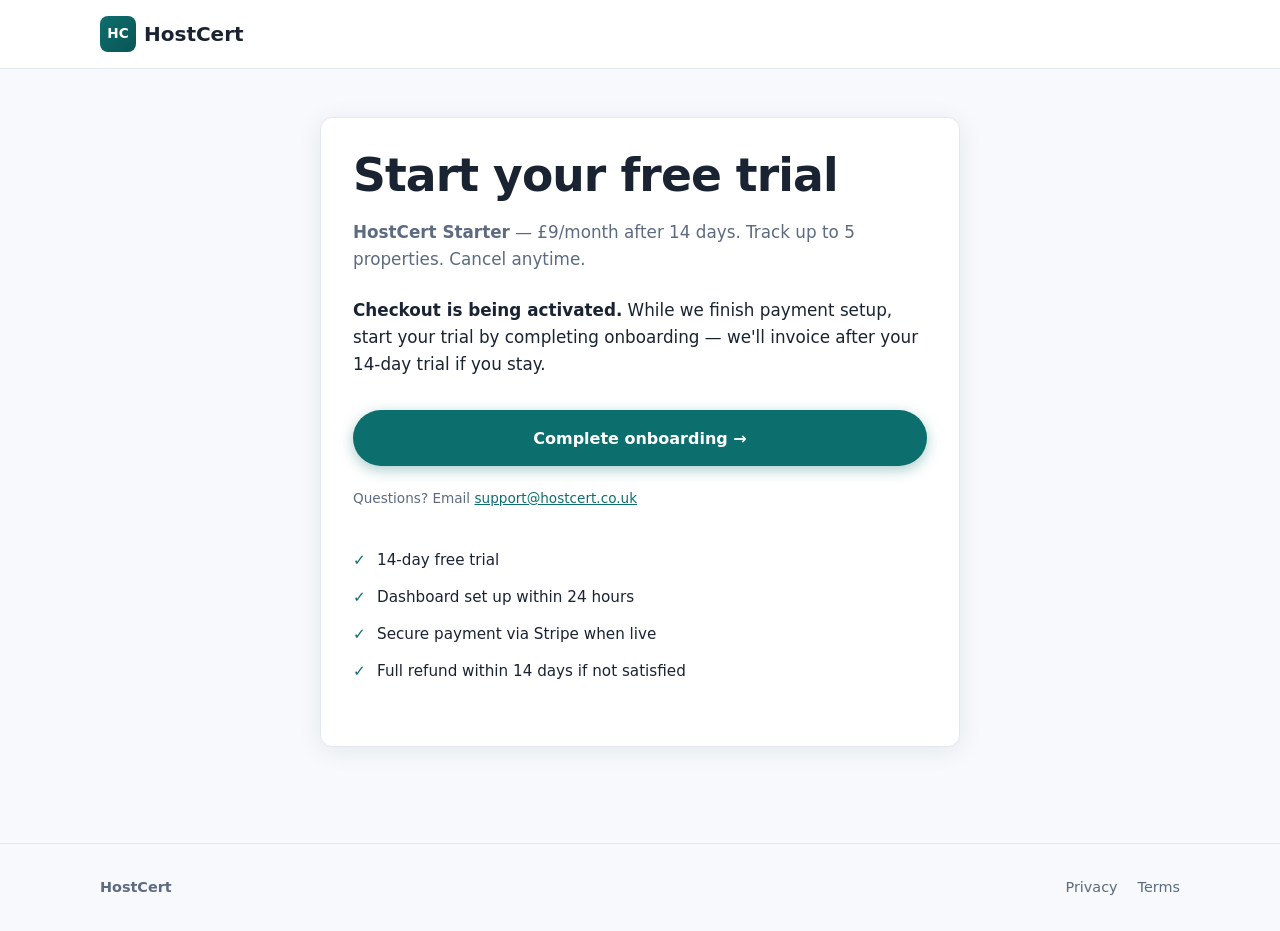
==== checkout.html @ a40b14b3 "Launch HostCert v1 — landing site, onboarding, and ops docs. Static site for UK holiday let certific" ====
<!DOCTYPE html>
<html lang="en-GB">
<head>
  <meta charset="UTF-8">
  <meta name="viewport" content="width=device-width, initial-scale=1.0">
  <title>Checkout — HostCert</title>
  <meta name="description" content="Start your HostCert free trial — certificate tracker for UK holiday let hosts.">
  <link rel="stylesheet" href="css/style.css">
</head>
<body>
  <header class="site-header">
    <div class="container inner">
      <a class="logo" href="index.html">
        <span class="logo-mark">HC</span>
        HostCert
      </a>
    </div>
  </header>

  <main class="form-page">
    <div class="container">
      <div class="form-card">
        <h1>Start your free trial</h1>
        <p style="color: var(--muted); margin-bottom: 1.5rem;">
          <strong>HostCert Starter</strong> — <data-price>£9</data-price>/month after 14 days. Track up to 5 properties. Cancel anytime.
        </p>

        <div id="stripe-ready" hidden>
          <p>You'll be taken to secure checkout powered by Stripe.</p>
          <a class="btn btn-primary btn-lg" data-stripe-link href="#" style="width: 100%; margin-top: 1rem;">Continue to secure checkout</a>
        </div>

        <div id="stripe-pending">
          <p><strong>Checkout is being activated.</strong> While we finish payment setup, start your trial by completing onboarding — we'll invoice after your 14-day trial if you stay.</p>
          <a class="btn btn-primary btn-lg" href="onboarding.html" style="width: 100%; margin: 1rem 0;">Complete onboarding →</a>
          <p class="form-hint">Questions? Email <a data-support-email href="mailto:support@hostcert.co.uk">support@hostcert.co.uk</a></p>
        </div>

        <ul class="pricing-features" style="margin-top: 2rem;">
          <li>14-day free trial</li>
          <li>Dashboard set up within 24 hours</li>
          <li>Secure payment via Stripe when live</li>
          <li>Full refund within 14 days if not satisfied</li>
        </ul>
      </div>
    </div>
  </main>

  <footer class="site-footer">
    <div class="container footer-grid">
      <div><strong>HostCert</strong></div>
      <div class="footer-links">
        <a href="privacy.html">Privacy</a>
        <a href="terms.html">Terms</a>
      </div>
    </div>
  </footer>

  <script src="js/config.js"></script>
  <script src="js/main.js"></script>
  <script>
    (function () {
      var link = (window.HOSTCERT_CONFIG || {}).stripePaymentLink;
      if (link && link !== "STRIPE_PAYMENT_LINK_PLACEHOLDER") {
        document.getElementById("stripe-ready").hidden = false;
        document.getElementById("stripe-pending").hidden = true;
      }
    })();
  </script>
</body>
</html>
---- css/style.css ----
/* HostCert — UK holiday let certificate tracker */

:root {
  --bg: #f7f9fc;
  --surface: #ffffff;
  --text: #1a2332;
  --muted: #5c6b7f;
  --border: #e2e8f0;
  --brand: #0d6e6e;
  --brand-dark: #0a5555;
  --accent: #e8a838;
  --accent-soft: #fef6e7;
  --danger: #b42318;
  --radius: 12px;
  --shadow: 0 4px 24px rgba(26, 35, 50, 0.08);
  --font: "Segoe UI", system-ui, -apple-system, BlinkMacSystemFont, sans-serif;
}

*,
*::before,
*::after {
  box-sizing: border-box;
}

html {
  scroll-behavior: smooth;
}

body {
  margin: 0;
  font-family: var(--font);
  font-size: 1.05rem;
  line-height: 1.6;
  color: var(--text);
  background: var(--bg);
}

img {
  max-width: 100%;
  height: auto;
}

a {
  color: var(--brand);
}

.container {
  width: min(1080px, 92vw);
  margin: 0 auto;
}

.site-header {
  background: var(--surface);
  border-bottom: 1px solid var(--border);
  position: sticky;
  top: 0;
  z-index: 10;
}

.site-header .inner {
  display: flex;
  align-items: center;
  justify-content: space-between;
  padding: 1rem 0;
  gap: 1rem;
}

.logo {
  font-weight: 700;
  font-size: 1.25rem;
  color: var(--text);
  text-decoration: none;
  display: flex;
  align-items: center;
  gap: 0.5rem;
}

.logo-mark {
  width: 36px;
  height: 36px;
  border-radius: 8px;
  background: linear-gradient(135deg, var(--brand), var(--brand-dark));
  color: white;
  display: grid;
  place-items: center;
  font-size: 0.85rem;
  font-weight: 800;
}

.nav {
  display: flex;
  align-items: center;
  gap: 1.25rem;
  flex-wrap: wrap;
}

.nav a {
  color: var(--muted);
  text-decoration: none;
  font-size: 0.95rem;
}

.nav a:hover {
  color: var(--brand);
}

.btn {
  display: inline-flex;
  align-items: center;
  justify-content: center;
  gap: 0.4rem;
  padding: 0.75rem 1.25rem;
  border-radius: 999px;
  font-weight: 600;
  font-size: 0.95rem;
  text-decoration: none;
  border: none;
  cursor: pointer;
  transition: transform 0.15s ease, box-shadow 0.15s ease;
}

.btn:hover {
  transform: translateY(-1px);
}

.btn-primary {
  background: var(--brand);
  color: white;
  box-shadow: 0 4px 14px rgba(13, 110, 110, 0.35);
}

.btn-primary:hover {
  background: var(--brand-dark);
  color: white;
}

.btn-secondary {
  background: var(--surface);
  color: var(--brand);
  border: 1px solid var(--border);
}

.btn-lg {
  padding: 0.95rem 1.6rem;
  font-size: 1rem;
}

.hero {
  padding: 4rem 0 3rem;
}

.hero-grid {
  display: grid;
  grid-template-columns: 1.1fr 0.9fr;
  gap: 2.5rem;
  align-items: center;
}

.eyebrow {
  display: inline-block;
  background: var(--accent-soft);
  color: #8a5a00;
  font-size: 0.85rem;
  font-weight: 600;
  padding: 0.35rem 0.75rem;
  border-radius: 999px;
  margin-bottom: 1rem;
}

h1 {
  font-size: clamp(2rem, 4vw, 2.85rem);
  line-height: 1.15;
  margin: 0 0 1rem;
  letter-spacing: -0.02em;
}

.lead {
  font-size: 1.15rem;
  color: var(--muted);
  margin: 0 0 1.5rem;
  max-width: 52ch;
}

.hero-actions {
  display: flex;
  flex-wrap: wrap;
  gap: 0.75rem;
  margin-bottom: 1rem;
}

.hero-note {
  font-size: 0.9rem;
  color: var(--muted);
}

.hero-card {
  background: var(--surface);
  border: 1px solid var(--border);
  border-radius: var(--radius);
  padding: 1.5rem;
  box-shadow: var(--shadow);
}

.hero-card h2 {
  margin: 0 0 1rem;
  font-size: 1.1rem;
}

.cert-list {
  list-style: none;
  padding: 0;
  margin: 0;
  display: grid;
  gap: 0.65rem;
}

.cert-item {
  display: flex;
  align-items: center;
  justify-content: space-between;
  padding: 0.65rem 0.85rem;
  background: var(--bg);
  border-radius: 8px;
  font-size: 0.92rem;
}

.status {
  font-size: 0.75rem;
  font-weight: 700;
  padding: 0.2rem 0.5rem;
  border-radius: 999px;
  text-transform: uppercase;
  letter-spacing: 0.03em;
}

.status-ok {
  background: #dcfCE7;
  color: #166534;
}

.status-warn {
  background: #fef3c7;
  color: #92400e;
}

.status-danger {
  background: #fee2e2;
  color: #991b1b;
}

section {
  padding: 3.5rem 0;
}

.section-title {
  text-align: center;
  max-width: 640px;
  margin: 0 auto 2.5rem;
}

.section-title h2 {
  margin: 0 0 0.75rem;
  font-size: clamp(1.6rem, 3vw, 2rem);
}

.section-title p {
  margin: 0;
  color: var(--muted);
}

.cards {
  display: grid;
  grid-template-columns: repeat(auto-fit, minmax(240px, 1fr));
  gap: 1.25rem;
}

.card {
  background: var(--surface);
  border: 1px solid var(--border);
  border-radius: var(--radius);
  padding: 1.5rem;
}

.card h3 {
  margin: 0 0 0.5rem;
  font-size: 1.05rem;
}

.card p {
  margin: 0;
  color: var(--muted);
  font-size: 0.95rem;
}

.steps {
  display: grid;
  grid-template-columns: repeat(auto-fit, minmax(220px, 1fr));
  gap: 1.5rem;
  counter-reset: step;
}

.step {
  position: relative;
  padding-top: 2.5rem;
}

.step::before {
  counter-increment: step;
  content: counter(step);
  position: absolute;
  top: 0;
  left: 0;
  width: 2rem;
  height: 2rem;
  border-radius: 50%;
  background: var(--brand);
  color: white;
  display: grid;
  place-items: center;
  font-weight: 700;
  font-size: 0.9rem;
}

.step h3 {
  margin: 0 0 0.4rem;
  font-size: 1rem;
}

.step p {
  margin: 0;
  color: var(--muted);
  font-size: 0.95rem;
}

.pricing-box {
  max-width: 420px;
  margin: 0 auto;
  background: var(--surface);
  border: 2px solid var(--brand);
  border-radius: var(--radius);
  padding: 2rem;
  text-align: center;
  box-shadow: var(--shadow);
}

.price {
  font-size: 3rem;
  font-weight: 800;
  line-height: 1;
  margin: 0.5rem 0;
}

.price span {
  font-size: 1rem;
  font-weight: 500;
  color: var(--muted);
}

.pricing-features {
  list-style: none;
  padding: 0;
  margin: 1.5rem 0;
  text-align: left;
}

.pricing-features li {
  padding: 0.4rem 0;
  padding-left: 1.5rem;
  position: relative;
  font-size: 0.95rem;
}

.pricing-features li::before {
  content: "✓";
  position: absolute;
  left: 0;
  color: var(--brand);
  font-weight: 700;
}

.faq details {
  background: var(--surface);
  border: 1px solid var(--border);
  border-radius: var(--radius);
  padding: 1rem 1.25rem;
  margin-bottom: 0.75rem;
}

.faq summary {
  cursor: pointer;
  font-weight: 600;
}

.faq p {
  margin: 0.75rem 0 0;
  color: var(--muted);
  font-size: 0.95rem;
}

.disclaimer {
  background: #fff8eb;
  border: 1px solid #f5d78e;
  border-radius: var(--radius);
  padding: 1rem 1.25rem;
  font-size: 0.9rem;
  color: #6b4f1d;
  margin-top: 2rem;
}

.cta-band {
  background: linear-gradient(135deg, var(--brand-dark), var(--brand));
  color: white;
  text-align: center;
  padding: 3rem 1.5rem;
  border-radius: var(--radius);
  margin: 2rem 0;
}

.cta-band h2 {
  margin: 0 0 0.75rem;
}

.cta-band p {
  margin: 0 0 1.25rem;
  opacity: 0.92;
}

.cta-band .btn-primary {
  background: white;
  color: var(--brand-dark);
  box-shadow: none;
}

.site-footer {
  border-top: 1px solid var(--border);
  padding: 2rem 0;
  margin-top: 2rem;
  color: var(--muted);
  font-size: 0.9rem;
}

.footer-grid {
  display: flex;
  flex-wrap: wrap;
  justify-content: space-between;
  gap: 1rem;
}

.footer-links {
  display: flex;
  gap: 1.25rem;
  flex-wrap: wrap;
}

.footer-links a {
  color: var(--muted);
  text-decoration: none;
}

.footer-links a:hover {
  color: var(--brand);
}

.legal-page {
  padding: 3rem 0 4rem;
}

.legal-page h1 {
  font-size: 2rem;
  margin-bottom: 0.5rem;
}

.legal-page .updated {
  color: var(--muted);
  font-size: 0.9rem;
  margin-bottom: 2rem;
}

.legal-page h2 {
  margin-top: 2rem;
  font-size: 1.25rem;
}

.form-page {
  padding: 3rem 0 4rem;
}

.form-card {
  max-width: 640px;
  margin: 0 auto;
  background: var(--surface);
  border: 1px solid var(--border);
  border-radius: var(--radius);
  padding: 2rem;
  box-shadow: var(--shadow);
}

.form-group {
  margin-bottom: 1.25rem;
}

.form-group label {
  display: block;
  font-weight: 600;
  margin-bottom: 0.35rem;
  font-size: 0.95rem;
}

.form-group input,
.form-group select,
.form-group textarea {
  width: 100%;
  padding: 0.65rem 0.85rem;
  border: 1px solid var(--border);
  border-radius: 8px;
  font: inherit;
  background: white;
}

.form-group textarea {
  min-height: 100px;
  resize: vertical;
}

.form-hint {
  font-size: 0.85rem;
  color: var(--muted);
  margin-top: 0.35rem;
}

.checkbox-row {
  display: flex;
  gap: 0.6rem;
  align-items: flex-start;
  font-size: 0.92rem;
}

.checkbox-row input {
  width: auto;
  margin-top: 0.25rem;
}

.thank-you {
  text-align: center;
  padding: 4rem 0;
}

.thank-you-icon {
  width: 64px;
  height: 64px;
  border-radius: 50%;
  background: #dcfCE7;
  color: #166534;
  display: grid;
  place-items: center;
  font-size: 2rem;
  margin: 0 auto 1.25rem;
}

@media (max-width: 768px) {
  .hero-grid {
    grid-template-columns: 1fr;
  }

  .nav .hide-mobile {
    display: none;
  }
}
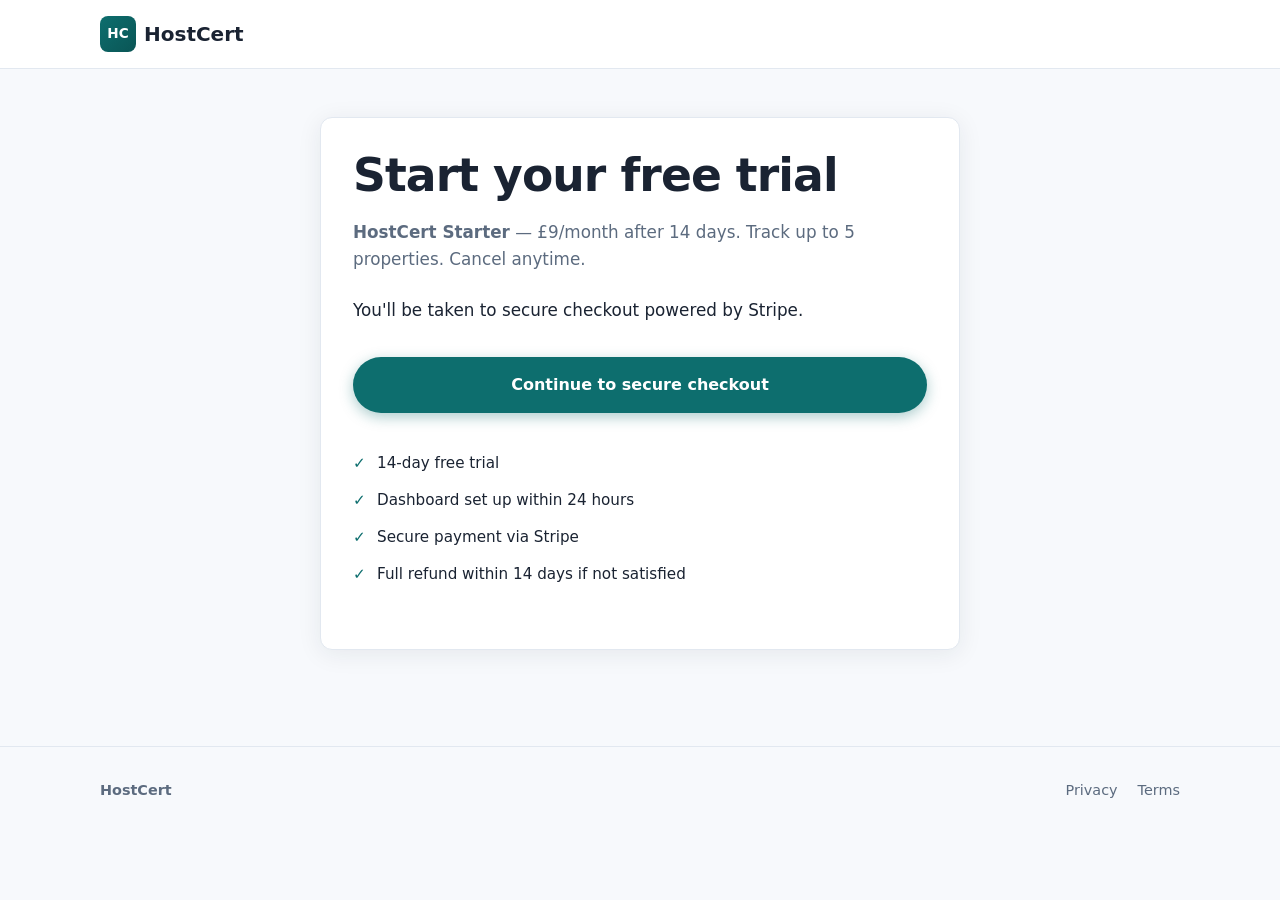
==== commit 5fb8a81f: "Wire live Stripe payment link with 14-day trial. Checkout buttons now point at Stripe; pending fallb" ====
--- a/checkout.html
+++ b/checkout.html
@@ -39,7 +39,7 @@
         <ul class="pricing-features" style="margin-top: 2rem;">
           <li>14-day free trial</li>
           <li>Dashboard set up within 24 hours</li>
-          <li>Secure payment via Stripe when live</li>
+          <li>Secure payment via Stripe</li>
           <li>Full refund within 14 days if not satisfied</li>
         </ul>
       </div>
--- a/css/style.css
+++ b/css/style.css
@@ -104,6 +104,14 @@
   color: var(--brand);
 }
 
+.nav a.btn-primary {
+  color: white;
+}
+
+.nav a.btn-primary:hover {
+  color: white;
+}
+
 .btn {
   display: inline-flex;
   align-items: center;
